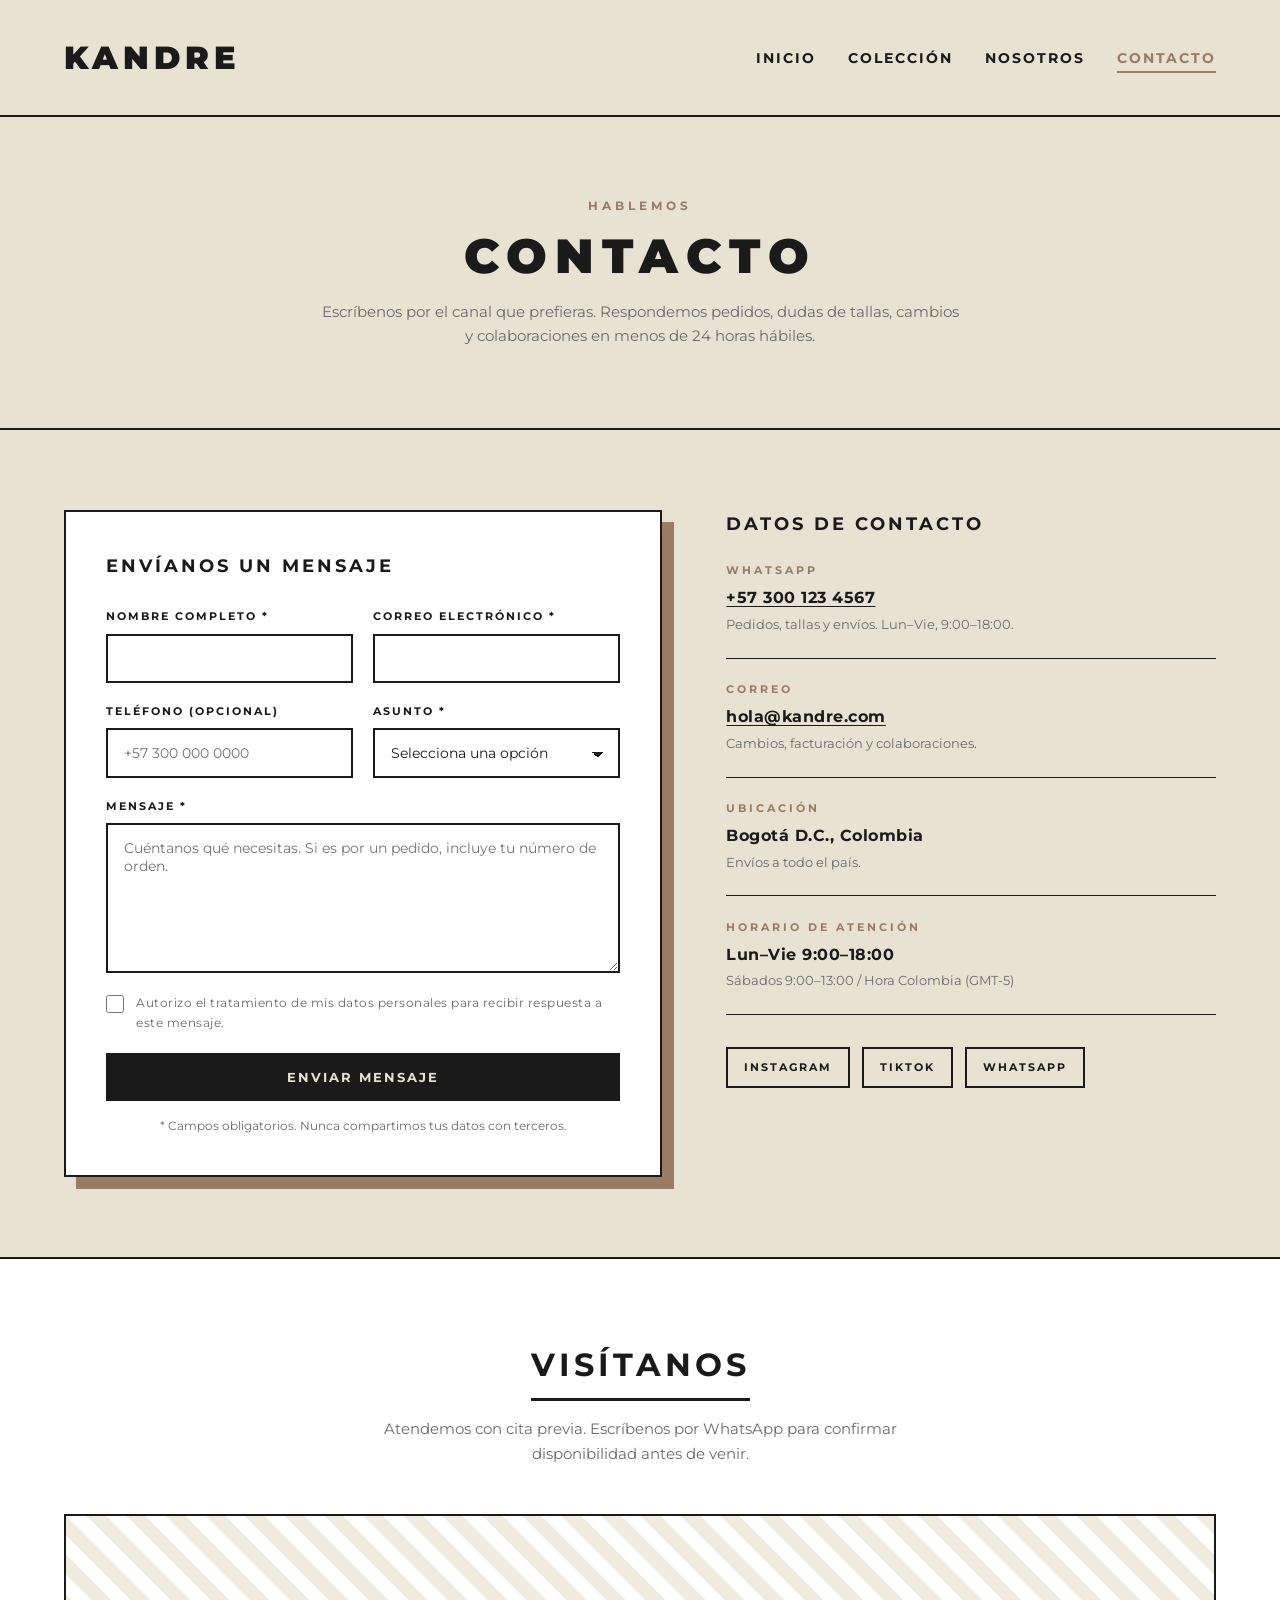
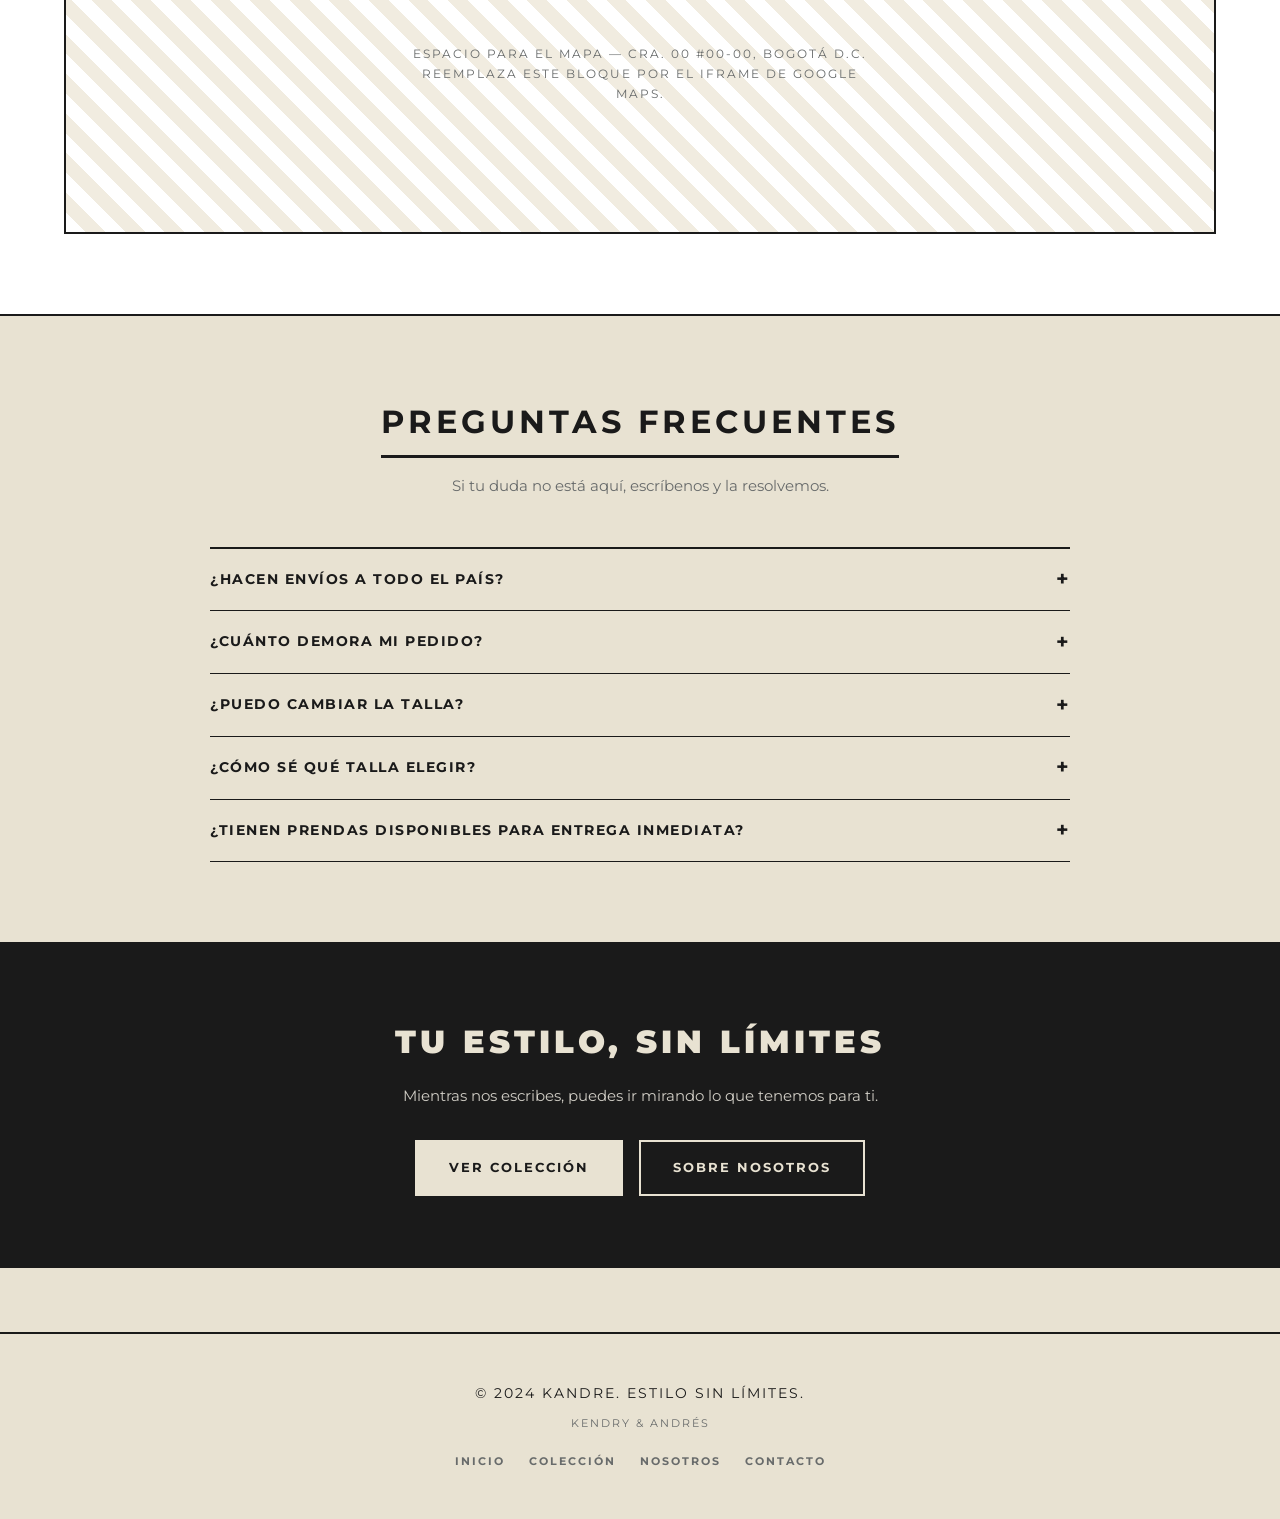
==== contacto.html @ 6a7f93ec "VERSION 1" ====
<!DOCTYPE html>
<html lang="es">
<head>
    <meta charset="UTF-8">
    <meta name="viewport" content="width=device-width, initial-scale=1.0">
    <title>Contacto | KANDRE</title>
    <meta name="description" content="Escríbenos: pedidos, dudas de tallas, cambios y colaboraciones. KANDRE responde en menos de 24 horas hábiles.">

    <!-- Tipografía oficial de la marca -->
    <link rel="preconnect" href="https://fonts.googleapis.com">
    <link rel="preconnect" href="https://fonts.gstatic.com" crossorigin>
    <link href="https://fonts.googleapis.com/css2?family=Montserrat:wght@400;700;900&display=swap" rel="stylesheet">

    <!-- Enlace al archivo de estilos CSS -->
    <link rel="stylesheet" href="css/style.css">
</head>
<body>

    <!-- ========================================== -->
    <!-- HEADER: Barra de navegación superior       -->
    <!-- ========================================== -->
    <header>
        <div class="logo-container">
            <!-- REEMPLAZA EL TEXTO POR TU IMAGEN PNG DEL LOGO -->
            <a href="index.html">KANDRE</a>
        </div>
        <nav aria-label="Navegación principal">
            <ul>
                <li><a href="index.html">Inicio</a></li>
                <li><a href="index.html#coleccion">Colección</a></li>
                <li><a href="nosotros.html">Nosotros</a></li>
                <li><a href="contacto.html" class="active" aria-current="page">Contacto</a></li>
            </ul>
        </nav>
    </header>

    <!-- ========================================== -->
    <!-- ENCABEZADO DE LA PÁGINA                    -->
    <!-- ========================================== -->
    <section class="page-hero">
        <p class="page-kicker">Hablemos</p>
        <h1>Contacto</h1>
        <p class="lead">
            Escríbenos por el canal que prefieras. Respondemos pedidos, dudas de
            tallas, cambios y colaboraciones en menos de 24 horas hábiles.
        </p>
    </section>

    <!-- ========================================== -->
    <!-- FORMULARIO + DATOS DE CONTACTO             -->
    <!-- ========================================== -->
    <section class="section" id="escribenos">
        <div class="contact-grid">

            <!-- FORMULARIO -->
            <div class="contact-form">
                <h2>Envíanos un mensaje</h2>

                <!--
                    =======================================================
                    CÓMO ACTIVAR EL ENVÍO REAL
                    =======================================================
                    Este formulario valida los datos con js/contacto.js y, por
                    defecto, abre tu aplicación de correo (mailto) con el mensaje
                    listo para enviar.

                    Si prefieres un envío automático, crea una cuenta gratuita en
                    Formspree (o Netlify Forms) y pega tu endpoint así:

                        <form id="contact-form" data-endpoint="https://formspree.io/f/TU_ID">

                    El script detectará el endpoint y enviará el formulario por
                    fetch sin recargar la página. Los campos name="" ya están
                    listos para cualquier servicio.
                -->
                <form id="contact-form" action="#" method="post" data-endpoint="" novalidate>
                    <div class="form-row">
                        <div class="form-group">
                            <label for="nombre">Nombre completo *</label>
                            <input type="text" id="nombre" name="nombre" autocomplete="name" required aria-describedby="err-nombre">
                            <span class="field-error" id="err-nombre" role="alert"></span>
                        </div>

                        <div class="form-group">
                            <label for="email">Correo electrónico *</label>
                            <input type="email" id="email" name="email" autocomplete="email" required aria-describedby="err-email">
                            <span class="field-error" id="err-email" role="alert"></span>
                        </div>
                    </div>

                    <div class="form-row">
                        <div class="form-group">
                            <label for="telefono">Teléfono (opcional)</label>
                            <input type="tel" id="telefono" name="telefono" autocomplete="tel" placeholder="+57 300 000 0000" aria-describedby="err-telefono">
                            <span class="field-error" id="err-telefono" role="alert"></span>
                        </div>

                        <div class="form-group">
                            <label for="asunto">Asunto *</label>
                            <select id="asunto" name="asunto" required aria-describedby="err-asunto">
                                <option value="">Selecciona una opción</option>
                                <option value="Pedido">Estado de mi pedido</option>
                                <option value="Tallas">Duda de tallas</option>
                                <option value="Cambios">Cambios y devoluciones</option>
                                <option value="Colaboración">Colaboración o prensa</option>
                                <option value="Otro">Otro</option>
                            </select>
                            <span class="field-error" id="err-asunto" role="alert"></span>
                        </div>
                    </div>

                    <div class="form-group">
                        <label for="mensaje">Mensaje *</label>
                        <textarea id="mensaje" name="mensaje" required placeholder="Cuéntanos qué necesitas. Si es por un pedido, incluye tu número de orden." aria-describedby="err-mensaje"></textarea>
                        <span class="field-error" id="err-mensaje" role="alert"></span>
                    </div>

                    <div class="form-group checkbox-group">
                        <input type="checkbox" id="acepto" name="acepto" value="si" required aria-describedby="err-acepto">
                        <label for="acepto">
                            Autorizo el tratamiento de mis datos personales para recibir
                            respuesta a este mensaje.
                        </label>
                        <span class="field-error" id="err-acepto" role="alert"></span>
                    </div>

                    <button type="submit" class="btn-add">Enviar mensaje</button>

                    <p class="form-note">
                        * Campos obligatorios. Nunca compartimos tus datos con terceros.
                    </p>

                    <div class="form-status" id="form-status" role="status" aria-live="polite"></div>
                </form>
            </div>

            <!-- DATOS DE CONTACTO -->
            <div class="contact-info">
                <h2>Datos de contacto</h2>

                <!-- REEMPLAZA ESTOS DATOS CON LOS REALES DE KANDRE -->
                <div class="info-block">
                    <p class="info-label">WhatsApp</p>
                    <p class="info-value">
                        <a href="https://wa.me/573001234567" target="_blank" rel="noopener">+57 300 123 4567</a>
                    </p>
                    <p class="info-extra">Pedidos, tallas y envíos. Lun&ndash;Vie, 9:00&ndash;18:00.</p>
                </div>

                <div class="info-block">
                    <p class="info-label">Correo</p>
                    <p class="info-value">
                        <a href="mailto:hola@kandre.com">hola@kandre.com</a>
                    </p>
                    <p class="info-extra">Cambios, facturación y colaboraciones.</p>
                </div>

                <div class="info-block">
                    <p class="info-label">Ubicación</p>
                    <p class="info-value">Bogotá D.C., Colombia</p>
                    <p class="info-extra">Envíos a todo el país.</p>
                </div>

                <div class="info-block">
                    <p class="info-label">Horario de atención</p>
                    <p class="info-value">Lun&ndash;Vie 9:00&ndash;18:00</p>
                    <p class="info-extra">Sábados 9:00&ndash;13:00 / Hora Colombia (GMT-5)</p>
                </div>

                <div class="social-row">
                    <a href="https://instagram.com/" target="_blank" rel="noopener" class="social-link">Instagram</a>
                    <a href="https://tiktok.com/" target="_blank" rel="noopener" class="social-link">TikTok</a>
                    <a href="https://wa.me/573001234567" target="_blank" rel="noopener" class="social-link">WhatsApp</a>
                </div>
            </div>
        </div>
    </section>

    <!-- ========================================== -->
    <!-- MAPA / VISÍTANOS                            -->
    <!-- ========================================== -->
    <section class="section section-alt" id="ubicacion">
        <div class="section-header">
            <h2>Visítanos</h2>
            <p>
                Atendemos con cita previa. Escríbenos por WhatsApp para confirmar
                disponibilidad antes de venir.
            </p>
        </div>

        <!--
            MAPA: reemplaza este div por el iframe de Google Maps de tu dirección.
            Ejemplo:
            <iframe src="https://www.google.com/maps?q=TU+DIRECCION&output=embed"
                    title="Ubicación de KANDRE" loading="lazy" referrerpolicy="no-referrer-when-downgrade"></iframe>
        -->
        <div class="map-frame">
            <p>
                Espacio para el mapa &mdash; Cra. 00 #00-00, Bogotá D.C.
                <br>
                Reemplaza este bloque por el iframe de Google Maps.
            </p>
        </div>
    </section>

    <!-- ========================================== -->
    <!-- PREGUNTAS FRECUENTES                       -->
    <!-- ========================================== -->
    <section class="section" id="preguntas">
        <div class="section-header">
            <h2>Preguntas frecuentes</h2>
            <p>Si tu duda no está aquí, escríbenos y la resolvemos.</p>
        </div>

        <div class="faq">
            <details>
                <summary>¿Hacen envíos a todo el país?</summary>
                <p>
                    Sí. Enviamos a toda Colombia con transportadoras aliadas. En Bogotá
                    también ofrecemos entrega el mismo día para pedidos confirmados antes
                    de las 12:00 m.
                </p>
            </details>

            <details>
                <summary>¿Cuánto demora mi pedido?</summary>
                <p>
                    Entre 1 y 3 días hábiles en ciudades principales y hasta 5 días
                    hábiles en municipios. Te enviamos el número de guía en cuanto tu
                    paquete sale del taller.
                </p>
            </details>

            <details>
                <summary>¿Puedo cambiar la talla?</summary>
                <p>
                    Sí. Tienes 5 días calendario desde que recibes tu pedido para
                    solicitar el cambio, siempre que la prenda esté sin uso, con etiquetas
                    y en su empaque original. Escríbenos por WhatsApp con tu número de
                    orden.
                </p>
            </details>

            <details>
                <summary>¿Cómo sé qué talla elegir?</summary>
                <p>
                    Cada producto tiene su tabla de tallas en la página de la colección.
                    Si estás entre dos tallas, escríbenos con tu estatura y peso: te
                    recomendamos una según el corte de la prenda.
                </p>
            </details>

            <details>
                <summary>¿Tienen prendas disponibles para entrega inmediata?</summary>
                <p>
                    Trabajamos por series pequeñas, así que la disponibilidad cambia
                    rápido. La colección muestra siempre lo que está en stock; si algo se
                    agota, puedes preguntarnos por la próxima producción.
                </p>
            </details>
        </div>
    </section>

    <!-- ========================================== -->
    <!-- LLAMADO A LA ACCIÓN                        -->
    <!-- ========================================== -->
    <section class="cta-band">
        <h2>Tu estilo, sin límites</h2>
        <p>Mientras nos escribes, puedes ir mirando lo que tenemos para ti.</p>
        <div class="btn-row">
            <a href="index.html#coleccion" class="btn btn-solid">Ver colección</a>
            <a href="nosotros.html" class="btn">Sobre nosotros</a>
        </div>
    </section>

    <!-- ========================================== -->
    <!-- FOOTER: Pie de página                      -->
    <!-- ========================================== -->
    <footer>
        <p>&copy; 2024 KANDRE. Estilo sin límites.</p>
        <p class="footer-sub">Kendry &amp; Andrés</p>
        <nav class="footer-nav" aria-label="Navegación del pie de página">
            <a href="index.html">Inicio</a>
            <a href="index.html#coleccion">Colección</a>
            <a href="nosotros.html">Nosotros</a>
            <a href="contacto.html">Contacto</a>
        </nav>
    </footer>

    <!-- Enlace al archivo JavaScript -->
    <script src="js/main.js"></script>
    <script src="js/contacto.js"></script>
</body>
</html>
---- css/style.css ----
/* ==========================================
   VARIABLES DE MARCA (Brand Board)
   ========================================== */
:root {
    --beige: #E8E2D2;  /* Beige principal (sofisticación) */
    --negro: #1A1A1A;  /* Negro principal (elegancia) */
    --cafe: #9A7B63;   /* Acento cálido (versatilidad) */
    --gris: #686B6B;   /* Acento neutro (equilibrio) */
    --blanco: #FFFFFF;
}

/* ==========================================
   RESETEO Y ESTILOS BASE
   ========================================== */
* {
    margin: 0;
    padding: 0;
    box-sizing: border-box;
}

body {
    font-family: 'Montserrat', sans-serif;
    background-color: var(--beige);
    color: var(--negro);
    line-height: 1.6;
    -webkit-font-smoothing: antialiased;
}

a {
    text-decoration: none;
    color: var(--negro);
}

/* ==========================================
   HEADER Y NAVEGACIÓN
   ========================================== */
header {
    display: flex;
    justify-content: space-between;
    align-items: center;
    padding: 2rem 5%;
    border-bottom: 2px solid var(--negro);
}

.logo-container {
    font-weight: 900;
    font-size: 2rem;
    letter-spacing: 5px;
    text-transform: uppercase;
}

.logo-container img {
    max-height: 50px; /* Ajusta esto según tu PNG */
    width: auto;
}

nav ul {
    list-style: none;
    display: flex;
    gap: 2rem;
}

nav ul li a {
    font-weight: 700;
    text-transform: uppercase;
    font-size: 0.9rem;
    letter-spacing: 2px;
    transition: color 0.3s ease;
}

nav ul li a:hover {
    color: var(--cafe);
}

/* ==========================================
   HERO SECTION (Portada)
   ========================================== */
.hero {
    padding: 8rem 5%;
    text-align: center;
    border-bottom: 2px solid var(--negro);
}

.hero h1 {
    font-size: 4rem;
    font-weight: 900;
    text-transform: uppercase;
    letter-spacing: 10px;
    margin-bottom: 1rem;
    line-height: 1;
}

.hero p {
    font-size: 1.2rem;
    font-weight: 400;
    letter-spacing: 5px;
    text-transform: uppercase;
    color: var(--cafe);
}

/* ==========================================
   CATÁLOGO Y GRILLA DE PRODUCTOS
   ========================================== */
.catalog {
    padding: 5rem 5%;
}

.catalog-header {
    text-align: center;
    margin-bottom: 3rem;
}

.catalog-header h2 {
    font-size: 2rem;
    letter-spacing: 4px;
    text-transform: uppercase;
    border-bottom: 3px solid var(--negro);
    display: inline-block;
    padding-bottom: 0.5rem;
}

.product-grid {
    display: grid;
    /* Crea columnas responsivas automáticamente */
    grid-template-columns: repeat(auto-fit, minmax(300px, 1fr));
    gap: 3rem;
}

/* ==========================================
   TARJETA DE PRODUCTO INDIVIDUAL
   ========================================== */
.product-card {
    background-color: var(--blanco);
    border: 2px solid var(--negro);
    padding: 1.5rem;
    transition: transform 0.3s ease, box-shadow 0.3s ease;
}

.product-card:hover {
    transform: translateY(-5px);
    box-shadow: 10px 10px 0px var(--negro); /* Sombra estilo brutalista minimalista */
}

.image-container {
    width: 100%;
    height: 400px;
    background-color: #f4f4f4;
    margin-bottom: 1.5rem;
    display: flex;
    justify-content: center;
    align-items: center;
    border: 1px solid #ddd;
    overflow: hidden;
}

.image-container img {
    width: 100%;
    height: 100%;
    object-fit: cover; /* Hace que la imagen llene el espacio sin deformarse */
    transition: transform 0.5s ease;
}

.product-card:hover .image-container img {
    transform: scale(1.05); /* Efecto zoom sutil al pasar el mouse */
}

.product-title {
    font-size: 1.2rem;
    font-weight: 700;
    text-transform: uppercase;
    margin-bottom: 0.5rem;
}

.product-desc {
    font-size: 0.9rem;
    color: var(--gris);
    margin-bottom: 1rem;
    min-height: 45px;
}

.product-price {
    font-size: 1.2rem;
    font-weight: 900;
    margin-bottom: 1rem;
}

/* ==========================================
   SELECTOR DE COLORES INTERACTIVO
   ========================================== */
.color-selector {
    display: flex;
    gap: 10px;
    margin-bottom: 0.5rem;
}

.color-btn {
    width: 30px;
    height: 30px;
    border-radius: 50%;
    border: 2px solid transparent;
    cursor: pointer;
    transition: all 0.2s ease;
    outline: 2px solid transparent;
    outline-offset: 2px;
}

.color-btn:hover {
    transform: scale(1.1);
}

/* Estado activo cuando el usuario hace clic */
.color-btn.active {
    border: 2px solid var(--blanco);
    outline: 2px solid var(--negro);
    transform: scale(1.1);
}

.color-display {
    font-size: 0.8rem;
    margin-bottom: 1rem;
    color: var(--gris);
    text-transform: uppercase;
    letter-spacing: 1px;
}

/* ==========================================
   BOTÓN DE COMPRA
   ========================================== */
.btn-add {
    width: 100%;
    padding: 1rem;
    background-color: var(--negro);
    color: var(--beige);
    border: none;
    font-family: inherit;
    text-transform: uppercase;
    font-weight: 700;
    letter-spacing: 2px;
    cursor: pointer;
    transition: background-color 0.3s ease;
}

.btn-add:hover {
    background-color: var(--cafe);
    color: var(--blanco);
}

/* ==========================================
   FOOTER
   ========================================== */
footer {
    text-align: center;
    padding: 3rem 5%;
    border-top: 2px solid var(--negro);
    margin-top: 4rem;
}

footer p {
    font-size: 0.9rem;
    text-transform: uppercase;
    letter-spacing: 2px;
}

.footer-sub {
    margin-top: 10px;
    font-size: 0.7rem;
    color: var(--gris);
}

/* ==========================================
   RESPONSIVE (Para móviles y tablets)
   ========================================== */
@media (max-width: 768px) {
    header {
        flex-direction: column;
        gap: 1.5rem;
        padding: 1.5rem;
    }

    nav ul {
        gap: 1rem;
    }

    .hero h1 {
        font-size: 2.5rem;
        letter-spacing: 5px;
    }

    .hero p {
        font-size: 1rem;
        letter-spacing: 2px;
    }

    .product-grid {
        grid-template-columns: 1fr; /* Una sola columna en móviles */
    }
}

/* ==========================================
   PÁGINAS INTERNAS: NOSOTROS Y CONTACTO
   ========================================== */

/* --- Logo y navegación compartida --- */
.logo-container a {
    color: inherit;
    transition: color 0.3s ease;
}

.logo-container a:hover {
    color: var(--cafe);
}

nav ul li a.active {
    color: var(--cafe);
    border-bottom: 2px solid var(--cafe);
    padding-bottom: 4px;
}

/* --- Encabezado de página interna --- */
.page-hero {
    padding: 5rem 5%;
    text-align: center;
    border-bottom: 2px solid var(--negro);
}

.page-kicker {
    font-size: 0.72rem;
    font-weight: 700;
    letter-spacing: 4px;
    text-transform: uppercase;
    color: var(--cafe);
    margin-bottom: 1rem;
}

.page-hero h1 {
    font-size: 3rem;
    font-weight: 900;
    text-transform: uppercase;
    letter-spacing: 8px;
    line-height: 1;
    margin-bottom: 1.25rem;
}

.page-hero .lead {
    max-width: 640px;
    margin: 0 auto;
    color: var(--gris);
    font-size: 0.95rem;
}

/* --- Secciones genéricas --- */
.section {
    padding: 5rem 5%;
}

.section-alt {
    background-color: var(--blanco);
    border-top: 2px solid var(--negro);
    border-bottom: 2px solid var(--negro);
}

.section-header {
    text-align: center;
    margin-bottom: 3rem;
}

.section-header h2 {
    font-size: 2rem;
    letter-spacing: 4px;
    text-transform: uppercase;
    border-bottom: 3px solid var(--negro);
    display: inline-block;
    padding-bottom: 0.5rem;
}

.section-header p {
    max-width: 620px;
    margin: 1rem auto 0;
    color: var(--gris);
    font-size: 0.95rem;
}

/* --- Botones genéricos --- */
.btn {
    display: inline-block;
    padding: 1rem 2rem;
    border: 2px solid var(--negro);
    background-color: transparent;
    color: var(--negro);
    font-family: inherit;
    font-size: 0.8rem;
    font-weight: 700;
    letter-spacing: 2px;
    text-transform: uppercase;
    cursor: pointer;
    transition: background-color 0.3s ease, color 0.3s ease, border-color 0.3s ease;
}

.btn:hover {
    background-color: var(--negro);
    color: var(--beige);
}

.btn-solid {
    background-color: var(--negro);
    color: var(--beige);
}

.btn-solid:hover {
    background-color: var(--cafe);
    border-color: var(--cafe);
    color: var(--blanco);
}

.btn-row {
    display: flex;
    flex-wrap: wrap;
    justify-content: center;
    gap: 1rem;
}

/* ==========================================
   PÁGINA NOSOTROS
   ========================================== */

/* --- Historia y manifiesto --- */
.story-grid {
    display: grid;
    grid-template-columns: 1.15fr 0.85fr;
    gap: 4rem;
    align-items: start;
}

.story-text h2 {
    font-size: 1.9rem;
    font-weight: 900;
    line-height: 1.2;
    letter-spacing: 1px;
    text-transform: uppercase;
    margin-bottom: 1.5rem;
}

.story-text p {
    color: var(--gris);
    font-size: 0.95rem;
    margin-bottom: 1.1rem;
}

.story-text p strong {
    color: var(--negro);
}

.manifesto-card {
    background-color: var(--negro);
    color: var(--beige);
    border: 2px solid var(--negro);
    padding: 2.5rem;
    box-shadow: 12px 12px 0 var(--cafe);
    position: sticky;
    top: 2rem;
}

.manifesto-card .manifesto-tag {
    font-size: 0.7rem;
    font-weight: 700;
    letter-spacing: 3px;
    text-transform: uppercase;
    color: var(--cafe);
    margin-bottom: 1rem;
}

.manifesto-card .manifesto-text {
    font-size: 1.25rem;
    font-weight: 700;
    line-height: 1.45;
    margin-bottom: 1.5rem;
}

.manifesto-card ul {
    list-style: none;
    border-top: 1px solid rgba(232, 226, 210, 0.25);
    padding-top: 1.25rem;
}

.manifesto-card li {
    font-size: 0.78rem;
    letter-spacing: 1.5px;
    text-transform: uppercase;
    padding: 0.55rem 0;
    border-bottom: 1px solid rgba(232, 226, 210, 0.12);
}

.manifesto-card li:last-child {
    border-bottom: none;
    padding-bottom: 0;
}

/* --- Cifras --- */
.stats-band {
    display: grid;
    grid-template-columns: repeat(4, 1fr);
    gap: 2px;
    background-color: var(--negro);
    border-bottom: 2px solid var(--negro);
}

.stat {
    background-color: var(--beige);
    padding: 2.5rem 1.5rem;
    text-align: center;
}

.stat strong {
    display: block;
    font-size: 2.25rem;
    font-weight: 900;
    letter-spacing: 2px;
    line-height: 1;
    margin-bottom: 0.6rem;
}

.stat span {
    font-size: 0.68rem;
    text-transform: uppercase;
    letter-spacing: 2px;
    color: var(--gris);
}

/* --- Valores --- */
.pillar-grid {
    display: grid;
    grid-template-columns: repeat(auto-fit, minmax(250px, 1fr));
    gap: 2rem;
    margin-bottom: 4rem;
}

.pillar-card {
    background-color: var(--blanco);
    border: 2px solid var(--negro);
    padding: 2rem;
    transition: transform 0.3s ease, box-shadow 0.3s ease;
}

.pillar-card:hover {
    transform: translateY(-5px);
    box-shadow: 10px 10px 0 var(--negro);
}

.pillar-number {
    font-size: 0.72rem;
    font-weight: 700;
    letter-spacing: 3px;
    color: var(--cafe);
}

.pillar-card h3 {
    font-size: 1.05rem;
    font-weight: 700;
    text-transform: uppercase;
    letter-spacing: 2px;
    margin: 0.75rem 0;
}

.pillar-card p {
    font-size: 0.88rem;
    color: var(--gris);
}

/* --- Misión y visión --- */
.mission-grid {
    display: grid;
    grid-template-columns: repeat(auto-fit, minmax(280px, 1fr));
    gap: 2rem;
}

.mission-card {
    background-color: var(--negro);
    color: var(--beige);
    border: 2px solid var(--negro);
    padding: 2.5rem;
}

.mission-card h3 {
    font-size: 0.8rem;
    font-weight: 700;
    letter-spacing: 3px;
    text-transform: uppercase;
    color: var(--cafe);
    margin-bottom: 1rem;
}

.mission-card p {
    font-size: 1.05rem;
    line-height: 1.6;
}

/* --- Proceso --- */
.process-grid {
    display: grid;
    grid-template-columns: repeat(auto-fit, minmax(240px, 1fr));
    gap: 2.5rem;
}

.step-card {
    border-top: 3px solid var(--negro);
    padding-top: 1.5rem;
}

.step-number {
    font-size: 2.5rem;
    font-weight: 900;
    line-height: 1;
    color: transparent;
    -webkit-text-stroke: 1.5px var(--negro);
    letter-spacing: 2px;
}

.step-card h3 {
    font-size: 0.95rem;
    font-weight: 700;
    letter-spacing: 2px;
    text-transform: uppercase;
    margin: 1rem 0 0.6rem;
}

.step-card p {
    font-size: 0.88rem;
    color: var(--gris);
}

/* --- Fundadores --- */
.founder-grid {
    display: grid;
    grid-template-columns: repeat(auto-fit, minmax(300px, 1fr));
    gap: 2rem;
}

.founder-card {
    background-color: var(--blanco);
    border: 2px solid var(--negro);
    padding: 2rem;
    display: flex;
    align-items: flex-start;
    gap: 1.5rem;
}

.founder-avatar {
    width: 64px;
    height: 64px;
    flex-shrink: 0;
    border: 2px solid var(--negro);
    border-radius: 50%;
    background-color: var(--beige);
    display: flex;
    align-items: center;
    justify-content: center;
    font-size: 1.1rem;
    font-weight: 900;
    letter-spacing: 1px;
}

.founder-card h3 {
    font-size: 1rem;
    font-weight: 700;
    letter-spacing: 2px;
    text-transform: uppercase;
}

.founder-role {
    font-size: 0.7rem;
    letter-spacing: 2px;
    text-transform: uppercase;
    color: var(--cafe);
    margin-top: 0.25rem;
}

.founder-card blockquote {
    font-size: 0.88rem;
    font-style: italic;
    color: var(--gris);
    border-left: 3px solid var(--cafe);
    padding-left: 1rem;
    margin-top: 1rem;
}

/* --- Banda final (CTA) --- */
.cta-band {
    background-color: var(--negro);
    color: var(--beige);
    padding: 4.5rem 5%;
    text-align: center;
    border-top: 2px solid var(--negro);
}

.cta-band h2 {
    font-size: 2rem;
    font-weight: 900;
    letter-spacing: 4px;
    text-transform: uppercase;
    margin-bottom: 1rem;
}

.cta-band p {
    color: #CFCCC4;
    font-size: 0.95rem;
    margin-bottom: 2rem;
}

.cta-band .btn {
    border-color: var(--beige);
    color: var(--beige);
}

.cta-band .btn:hover {
    background-color: var(--beige);
    color: var(--negro);
}

.cta-band .btn-solid {
    background-color: var(--beige);
    border-color: var(--beige);
    color: var(--negro);
}

.cta-band .btn-solid:hover {
    background-color: var(--cafe);
    border-color: var(--cafe);
    color: var(--blanco);
}

/* ==========================================
   PÁGINA CONTACTO
   ========================================== */
.contact-grid {
    display: grid;
    grid-template-columns: 1.1fr 0.9fr;
    gap: 4rem;
    align-items: start;
}

.contact-form {
    background-color: var(--blanco);
    border: 2px solid var(--negro);
    padding: 2.5rem;
    box-shadow: 12px 12px 0 var(--cafe);
}

.contact-form h2 {
    font-size: 1.1rem;
    font-weight: 700;
    letter-spacing: 3px;
    text-transform: uppercase;
    margin-bottom: 1.75rem;
}

.form-row {
    display: grid;
    grid-template-columns: 1fr 1fr;
    gap: 1.25rem;
}

.form-group {
    display: flex;
    flex-direction: column;
    margin-bottom: 1.25rem;
}

.form-group label {
    font-size: 0.68rem;
    font-weight: 700;
    letter-spacing: 2px;
    text-transform: uppercase;
    margin-bottom: 0.5rem;
}

.form-group input,
.form-group select,
.form-group textarea {
    width: 100%;
    font-family: inherit;
    font-size: 0.9rem;
    color: var(--negro);
    background-color: var(--blanco);
    border: 2px solid var(--negro);
    border-radius: 0;
    padding: 0.85rem 1rem;
    transition: border-color 0.2s ease, box-shadow 0.2s ease;
}

.form-group select {
    appearance: none;
    background-image: linear-gradient(45deg, transparent 50%, var(--negro) 50%), linear-gradient(135deg, var(--negro) 50%, transparent 50%);
    background-position: calc(100% - 20px) 55%, calc(100% - 14px) 55%;
    background-size: 6px 6px, 6px 6px;
    background-repeat: no-repeat;
    padding-right: 2.5rem;
    cursor: pointer;
}

.form-group textarea {
    min-height: 150px;
    resize: vertical;
}

.form-group input:focus,
.form-group select:focus,
.form-group textarea:focus {
    outline: none;
    border-color: var(--cafe);
    box-shadow: 4px 4px 0 var(--cafe);
}

.form-group.invalid input,
.form-group.invalid select,
.form-group.invalid textarea {
    border-color: #B3261E;
}

.field-error {
    display: none;
    margin-top: 0.4rem;
    font-size: 0.7rem;
    letter-spacing: 0.5px;
    color: #B3261E;
}

.form-group.invalid .field-error {
    display: block;
}

.checkbox-group {
    flex-direction: row;
    flex-wrap: wrap;
    align-items: flex-start;
    gap: 0.75rem;
}

.checkbox-group input[type="checkbox"] {
    width: 18px;
    height: 18px;
    flex-shrink: 0;
    margin-top: 2px;
    padding: 0;
    accent-color: var(--negro);
    cursor: pointer;
}

.checkbox-group label {
    flex: 1;
    margin-bottom: 0;
    font-size: 0.78rem;
    font-weight: 400;
    letter-spacing: 0.5px;
    text-transform: none;
    color: var(--gris);
}

.checkbox-group .field-error {
    flex-basis: 100%;
}

.form-note {
    font-size: 0.72rem;
    color: var(--gris);
    margin-top: 1rem;
    text-align: center;
}

.form-status {
    display: none;
    margin-top: 1.5rem;
    padding: 1rem 1.25rem;
    border: 2px solid var(--negro);
    background-color: var(--beige);
    font-size: 0.85rem;
}

.form-status.show {
    display: block;
}

.form-status.error {
    border-color: #B3261E;
    color: #B3261E;
}

/* --- Datos de contacto --- */
.contact-info h2 {
    font-size: 1.1rem;
    font-weight: 700;
    letter-spacing: 3px;
    text-transform: uppercase;
    margin-bottom: 1.5rem;
}

.info-block {
    padding: 1.4rem 0;
    border-bottom: 1px solid var(--negro);
}

.info-block:first-of-type {
    padding-top: 0;
}

.info-label {
    font-size: 0.68rem;
    font-weight: 700;
    letter-spacing: 3px;
    text-transform: uppercase;
    color: var(--cafe);
    margin-bottom: 0.35rem;
}

.info-value {
    font-size: 1rem;
    font-weight: 700;
    letter-spacing: 0.5px;
}

.info-value a {
    text-decoration: underline;
    text-underline-offset: 3px;
    text-decoration-thickness: 1px;
}

.info-value a:hover {
    color: var(--cafe);
}

.info-extra {
    font-size: 0.8rem;
    color: var(--gris);
    margin-top: 0.25rem;
}

.social-row {
    display: flex;
    flex-wrap: wrap;
    gap: 0.75rem;
    margin-top: 2rem;
}

.social-link {
    border: 2px solid var(--negro);
    padding: 0.6rem 1rem;
    font-size: 0.7rem;
    font-weight: 700;
    letter-spacing: 2px;
    text-transform: uppercase;
    transition: background-color 0.3s ease, color 0.3s ease;
}

.social-link:hover {
    background-color: var(--negro);
    color: var(--beige);
}

/* --- Mapa --- */
.map-frame {
    border: 2px solid var(--negro);
    min-height: 320px;
    display: flex;
    align-items: center;
    justify-content: center;
    text-align: center;
    padding: 2rem;
    background-image: repeating-linear-gradient(
        45deg,
        var(--blanco),
        var(--blanco) 14px,
        #F1ECE0 14px,
        #F1ECE0 28px
    );
}

.map-frame p {
    max-width: 460px;
    font-size: 0.78rem;
    letter-spacing: 2px;
    text-transform: uppercase;
    color: var(--gris);
}

.map-frame iframe {
    width: 100%;
    min-height: 320px;
    border: 0;
}

/* --- Preguntas frecuentes --- */
.faq {
    max-width: 860px;
    margin: 0 auto;
    border-top: 2px solid var(--negro);
}

.faq details {
    border-bottom: 1px solid var(--negro);
    padding: 1.25rem 0;
}

.faq summary {
    display: flex;
    justify-content: space-between;
    align-items: center;
    gap: 1rem;
    cursor: pointer;
    font-size: 0.85rem;
    font-weight: 700;
    letter-spacing: 1.5px;
    text-transform: uppercase;
    list-style: none;
}

.faq summary::-webkit-details-marker {
    display: none;
}

.faq summary::after {
    content: "+";
    font-size: 1.3rem;
    font-weight: 700;
    line-height: 1;
    flex-shrink: 0;
}

.faq details[open] summary::after {
    content: "\2212";
}

.faq p {
    margin-top: 1rem;
    font-size: 0.9rem;
    color: var(--gris);
}

/* --- Pie de página compartido --- */
.footer-nav {
    display: flex;
    flex-wrap: wrap;
    justify-content: center;
    gap: 1.5rem;
    margin-top: 1.25rem;
}

.footer-nav a {
    font-size: 0.7rem;
    font-weight: 700;
    letter-spacing: 2px;
    text-transform: uppercase;
    color: var(--gris);
    transition: color 0.3s ease;
}

.footer-nav a:hover {
    color: var(--negro);
}

/* --- Responsive de páginas internas --- */
@media (max-width: 1024px) {
    .story-grid,
    .contact-grid {
        grid-template-columns: 1fr;
        gap: 2.5rem;
    }

    .manifesto-card {
        position: static;
    }

    .stats-band {
        grid-template-columns: repeat(2, 1fr);
    }
}

@media (max-width: 768px) {
    .page-hero {
        padding: 3.5rem 5%;
    }

    .page-hero h1 {
        font-size: 2.1rem;
        letter-spacing: 5px;
    }

    .section {
        padding: 3.5rem 5%;
    }

    .story-text h2 {
        font-size: 1.4rem;
    }

    .manifesto-card,
    .contact-form {
        padding: 1.5rem;
    }

    .manifesto-card {
        box-shadow: 8px 8px 0 var(--cafe);
    }

    .contact-form {
        box-shadow: 8px 8px 0 var(--cafe);
    }

    .form-row {
        grid-template-columns: 1fr;
        gap: 0;
    }

    .stats-band {
        grid-template-columns: 1fr;
    }

    .cta-band h2 {
        font-size: 1.4rem;
        letter-spacing: 2px;
    }

    .founder-card {
        flex-direction: column;
    }

    .footer-nav {
        gap: 1rem;
    }
}

/* ==========================================
   CATÁLOGO DINÁMICO
   Estilos que usan las tarjetas generadas por
   js/catalogo.js (filtros, miniaturas, avisos).
   ========================================== */

/* --- Subtítulo bajo "Colección Deportiva" --- */
.catalog-sub {
    margin-top: 1rem;
    font-size: 0.9rem;
    color: var(--gris);
}

/* --- Botones de filtro por categoría --- */
.catalog-filters {
    display: flex;
    flex-wrap: wrap;
    justify-content: center;
    gap: 0.75rem;
    margin-bottom: 3rem;
}

.filter-btn {
    font-family: inherit;
    font-size: 0.72rem;
    font-weight: 700;
    letter-spacing: 2px;
    text-transform: uppercase;
    padding: 0.65rem 1.4rem;
    border: 2px solid var(--negro);
    background-color: transparent;
    color: var(--negro);
    cursor: pointer;
    transition: background-color 0.3s ease, color 0.3s ease;
}

.filter-btn:hover,
.filter-btn.active {
    background-color: var(--negro);
    color: var(--beige);
}

/* --- Etiqueta sobre la foto ("Nuevo", "Más vendido"...) --- */
.image-container {
    position: relative;
}

.product-badge {
    position: absolute;
    top: 12px;
    left: 12px;
    z-index: 1;
    background-color: var(--negro);
    color: var(--beige);
    font-size: 0.6rem;
    font-weight: 700;
    letter-spacing: 2px;
    text-transform: uppercase;
    padding: 0.4rem 0.7rem;
}

/* --- Galería: fila de miniaturas --- */
.thumb-row {
    display: flex;
    flex-wrap: wrap;
    gap: 0.5rem;
    margin-bottom: 1rem;
}

/* Si el color solo tiene una foto, la fila queda vacía y se oculta */
.thumb-row:empty {
    display: none;
}

.thumb-btn {
    width: 56px;
    height: 56px;
    padding: 0;
    border: 2px solid transparent;
    background-color: var(--blanco);
    cursor: pointer;
    overflow: hidden;
    transition: border-color 0.2s ease, transform 0.2s ease;
}

.thumb-btn img {
    display: block;
    width: 100%;
    height: 100%;
    object-fit: cover;
}

.thumb-btn:hover {
    transform: translateY(-2px);
}

.thumb-btn.active {
    border-color: var(--negro);
}

/* --- Descripción pendiente de escribir --- */
.product-desc.is-empty {
    font-style: italic;
    border: 1px dashed var(--gris);
    padding: 0.5rem 0.75rem;
}

/* --- Aviso flotante al añadir al carrito --- */
.toast {
    position: fixed;
    left: 50%;
    bottom: 2rem;
    z-index: 50;
    max-width: 90vw;
    padding: 1rem 1.5rem;
    background-color: var(--negro);
    color: var(--beige);
    border: 2px solid var(--negro);
    font-size: 0.75rem;
    font-weight: 700;
    letter-spacing: 1.5px;
    text-transform: uppercase;
    text-align: center;
    opacity: 0;
    pointer-events: none;
    transform: translate(-50%, 1.5rem);
    transition: opacity 0.3s ease, transform 0.3s ease;
}

.toast.show {
    opacity: 1;
    transform: translate(-50%, 0);
}

/* --- Mensajes de catálogo vacío / sin JavaScript --- */
.catalog-empty,
.catalog-noscript {
    grid-column: 1 / -1;
    max-width: 560px;
    margin: 0 auto;
    padding: 2rem;
    border: 2px dashed var(--gris);
    text-align: center;
    font-size: 0.9rem;
    color: var(--gris);
}

/* Las tarjetas filtradas se ocultan (atributo puesto por JS) */
.product-card[hidden] {
    display: none;
}

/* --- Ajustes para móviles --- */
@media (max-width: 768px) {
    .catalog-filters {
        gap: 0.5rem;
        margin-bottom: 2rem;
    }

    .filter-btn {
        padding: 0.55rem 1rem;
        font-size: 0.65rem;
    }

    .thumb-btn {
        width: 48px;
        height: 48px;
    }

    .toast {
        bottom: 1rem;
        font-size: 0.7rem;
    }
}
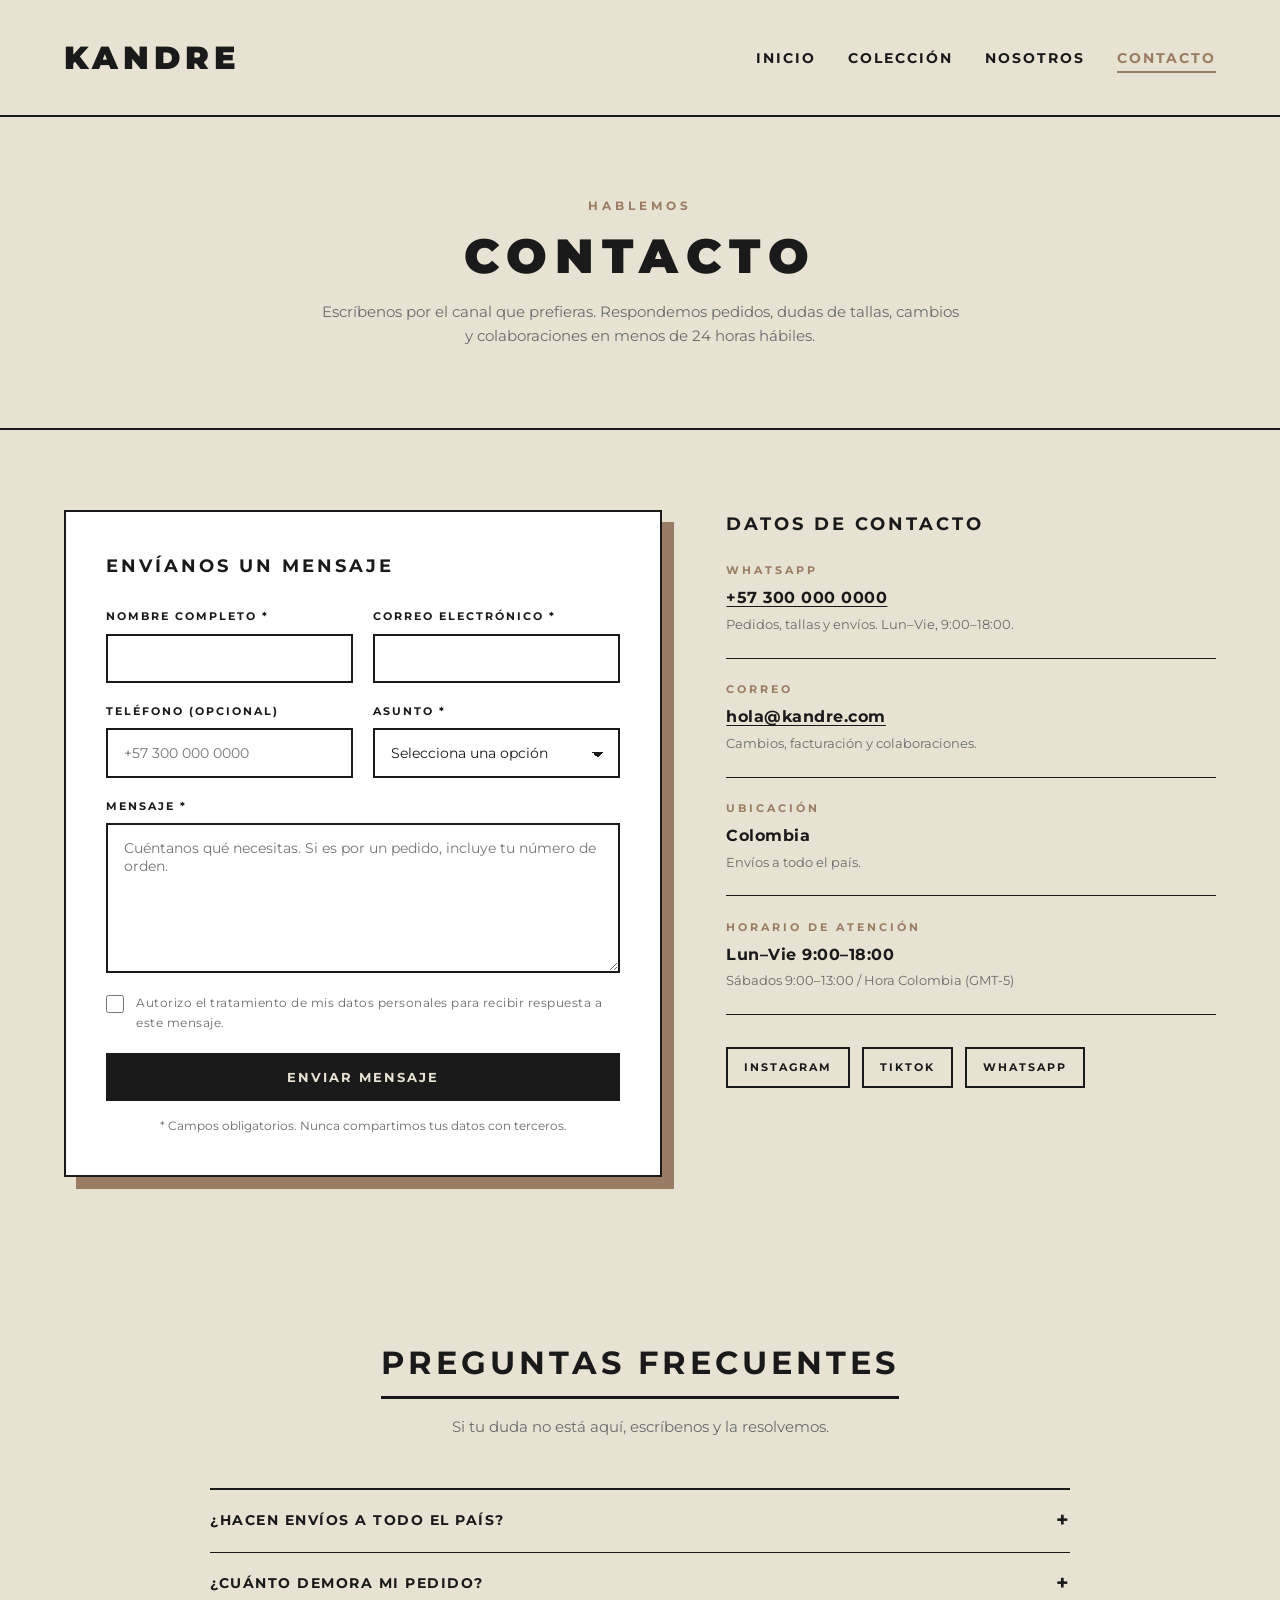
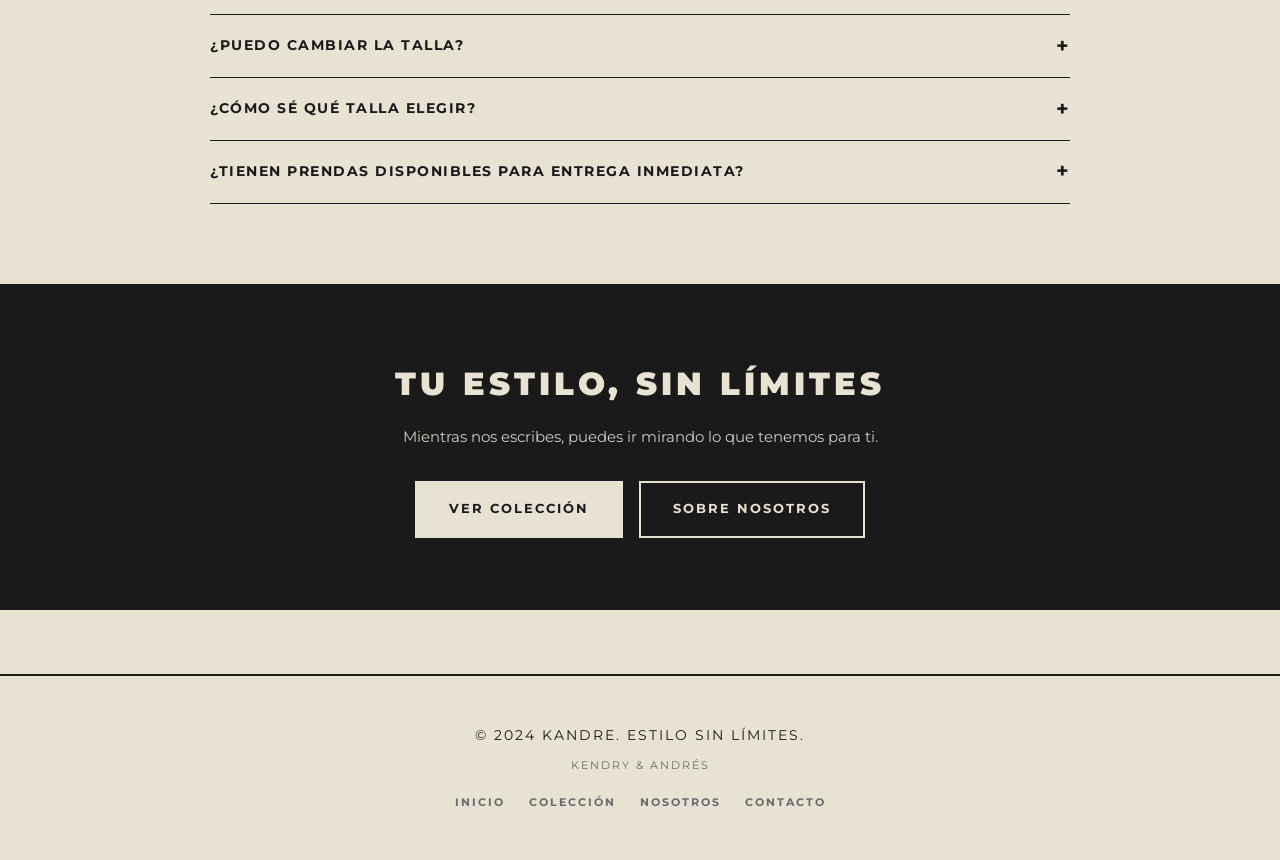
==== commit 0400114b: "VERSION 2" ====
--- a/contacto.html
+++ b/contacto.html
@@ -142,7 +142,7 @@
                 <div class="info-block">
                     <p class="info-label">WhatsApp</p>
                     <p class="info-value">
-                        <a href="https://wa.me/573001234567" target="_blank" rel="noopener">+57 300 123 4567</a>
+                        <a href="https://wa.me/" target="_blank" rel="noopener">+57 300 000 0000</a>
                     </p>
                     <p class="info-extra">Pedidos, tallas y envíos. Lun&ndash;Vie, 9:00&ndash;18:00.</p>
                 </div>
@@ -157,7 +157,7 @@
 
                 <div class="info-block">
                     <p class="info-label">Ubicación</p>
-                    <p class="info-value">Bogotá D.C., Colombia</p>
+                    <p class="info-value">Colombia</p>
                     <p class="info-extra">Envíos a todo el país.</p>
                 </div>
 
@@ -168,9 +168,9 @@
                 </div>
 
                 <div class="social-row">
-                    <a href="https://instagram.com/" target="_blank" rel="noopener" class="social-link">Instagram</a>
+                    <a href="https://www.instagram.com/kandre_ka/" target="_blank" rel="noopener" class="social-link">Instagram</a>
                     <a href="https://tiktok.com/" target="_blank" rel="noopener" class="social-link">TikTok</a>
-                    <a href="https://wa.me/573001234567" target="_blank" rel="noopener" class="social-link">WhatsApp</a>
+                    <a href="https://wa.me/" target="_blank" rel="noopener" class="social-link">WhatsApp</a>
                 </div>
             </div>
         </div>
@@ -179,14 +179,15 @@
     <!-- ========================================== -->
     <!-- MAPA / VISÍTANOS                            -->
     <!-- ========================================== -->
-    <section class="section section-alt" id="ubicacion">
+     
+    <!-- <section class="section section-alt" id="ubicacion">
         <div class="section-header">
             <h2>Visítanos</h2>
             <p>
                 Atendemos con cita previa. Escríbenos por WhatsApp para confirmar
                 disponibilidad antes de venir.
             </p>
-        </div>
+        </div> -->
 
         <!--
             MAPA: reemplaza este div por el iframe de Google Maps de tu dirección.
@@ -194,14 +195,14 @@
             <iframe src="https://www.google.com/maps?q=TU+DIRECCION&output=embed"
                     title="Ubicación de KANDRE" loading="lazy" referrerpolicy="no-referrer-when-downgrade"></iframe>
         -->
-        <div class="map-frame">
+        <!-- <div class="map-frame">
             <p>
                 Espacio para el mapa &mdash; Cra. 00 #00-00, Bogotá D.C.
                 <br>
                 Reemplaza este bloque por el iframe de Google Maps.
             </p>
         </div>
-    </section>
+    </section> -->
 
     <!-- ========================================== -->
     <!-- PREGUNTAS FRECUENTES                       -->
--- a/css/style.css
+++ b/css/style.css
@@ -495,19 +495,51 @@
     padding-bottom: 0;
 }
 
-/* --- Cifras --- */
+/* --- Cifras ---
+   IMPORTANTE: esta banda es fluida. Se adapta sola a cuantas
+   tarjetas .stat haya (1, 2, 3, 4...) sin dejar huecos negros.
+
+   Antes el fondo del contenedor era negro y el hueco de 2px entre
+   columnas hacía las líneas separadoras. El problema: si quitabas
+   una .stat, su columna seguía existiendo (repeat(4, 1fr)) y el
+   fondo negro se veía a través del hueco.
+
+   Ahora:
+   - auto-fit colapsa las columnas vacías.
+   - minmax(180px, 1fr) reparte el ancho entre las que quedan.
+   - El fondo es beige y los separadores son bordes de cada .stat.
+*/
 .stats-band {
     display: grid;
-    grid-template-columns: repeat(4, 1fr);
-    gap: 2px;
-    background-color: var(--negro);
+    grid-template-columns: repeat(auto-fit, minmax(180px, 1fr));
+    background-color: var(--beige);
     border-bottom: 2px solid var(--negro);
 }
 
+/* Altura fluida: cada celda crece con su contenido y centra el
+   texto verticalmente aunque una cifra tenga más líneas que otra. */
 .stat {
+    display: flex;
+    flex-direction: column;
+    justify-content: center;
     background-color: var(--beige);
     padding: 2.5rem 1.5rem;
     text-align: center;
+}
+
+/* Separadores verticales finos entre cifras.
+   Solo en pantallas donde normalmente caben todas en una fila;
+   así en móvil no aparece una línea pegada al borde izquierdo. */
+@media (min-width: 900px) {
+    .stat + .stat {
+        border-left: 2px solid var(--negro);
+    }
+}
+
+/* Si borras TODAS las cifras, la banda desaparece en vez de dejar
+   una línea negra suelta (navegadores modernos con :has()). */
+.stats-band:not(:has(.stat)) {
+    display: none;
 }
 
 .stat strong {
@@ -1068,9 +1100,9 @@
         position: static;
     }
 
-    .stats-band {
-        grid-template-columns: repeat(2, 1fr);
-    }
+    /* Nota: .stats-band ya no fija columnas aquí. Su
+       grid-template-columns: repeat(auto-fit, minmax(180px, 1fr))
+       calcula solo cuántas caben, aunque borres cifras. */
 }
 
 @media (max-width: 768px) {
@@ -1110,7 +1142,13 @@
     }
 
     .stats-band {
-        grid-template-columns: 1fr;
+        /* En móvil el espacio es justo: reducimos el relleno de cada
+           cifra, pero la banda sigue ajustándose sola al contenido. */
+        grid-template-columns: repeat(auto-fit, minmax(150px, 1fr));
+    }
+
+    .stat {
+        padding: 2rem 1rem;
     }
 
     .cta-band h2 {
@@ -1300,4 +1338,20 @@
         bottom: 1rem;
         font-size: 0.7rem;
     }
+}
+
+/* ==========================================
+   BANDA DE CIFRAS EN PANTALLAS MUY PEQUEÑAS
+   Con una sola columna, cualquier cantidad de
+   .stat (1, 2, 3...) se ve simétrica: no quedan
+   celdas vacías al final de una fila.
+   ========================================== */
+@media (max-width: 480px) {
+    .stats-band {
+        grid-template-columns: 1fr;
+    }
+
+    .stat {
+        padding: 1.75rem 1rem;
+    }
 }
